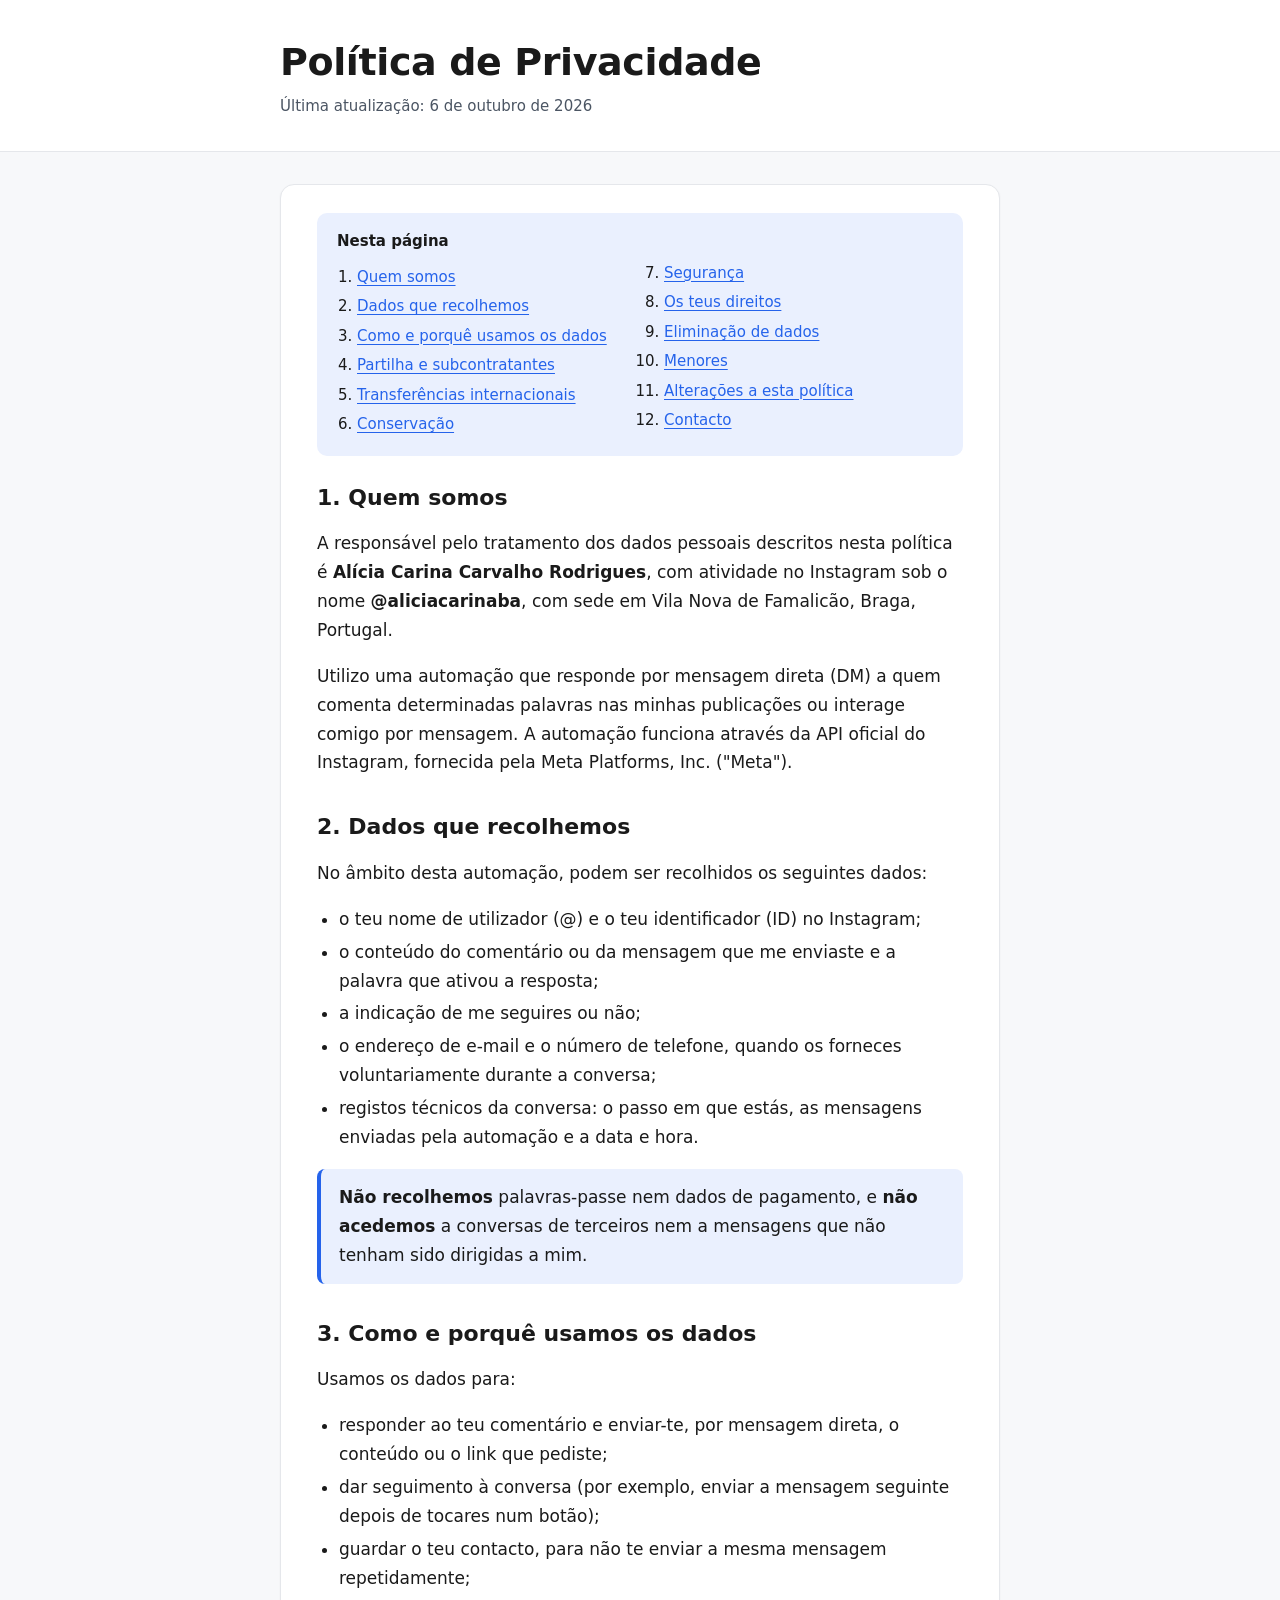
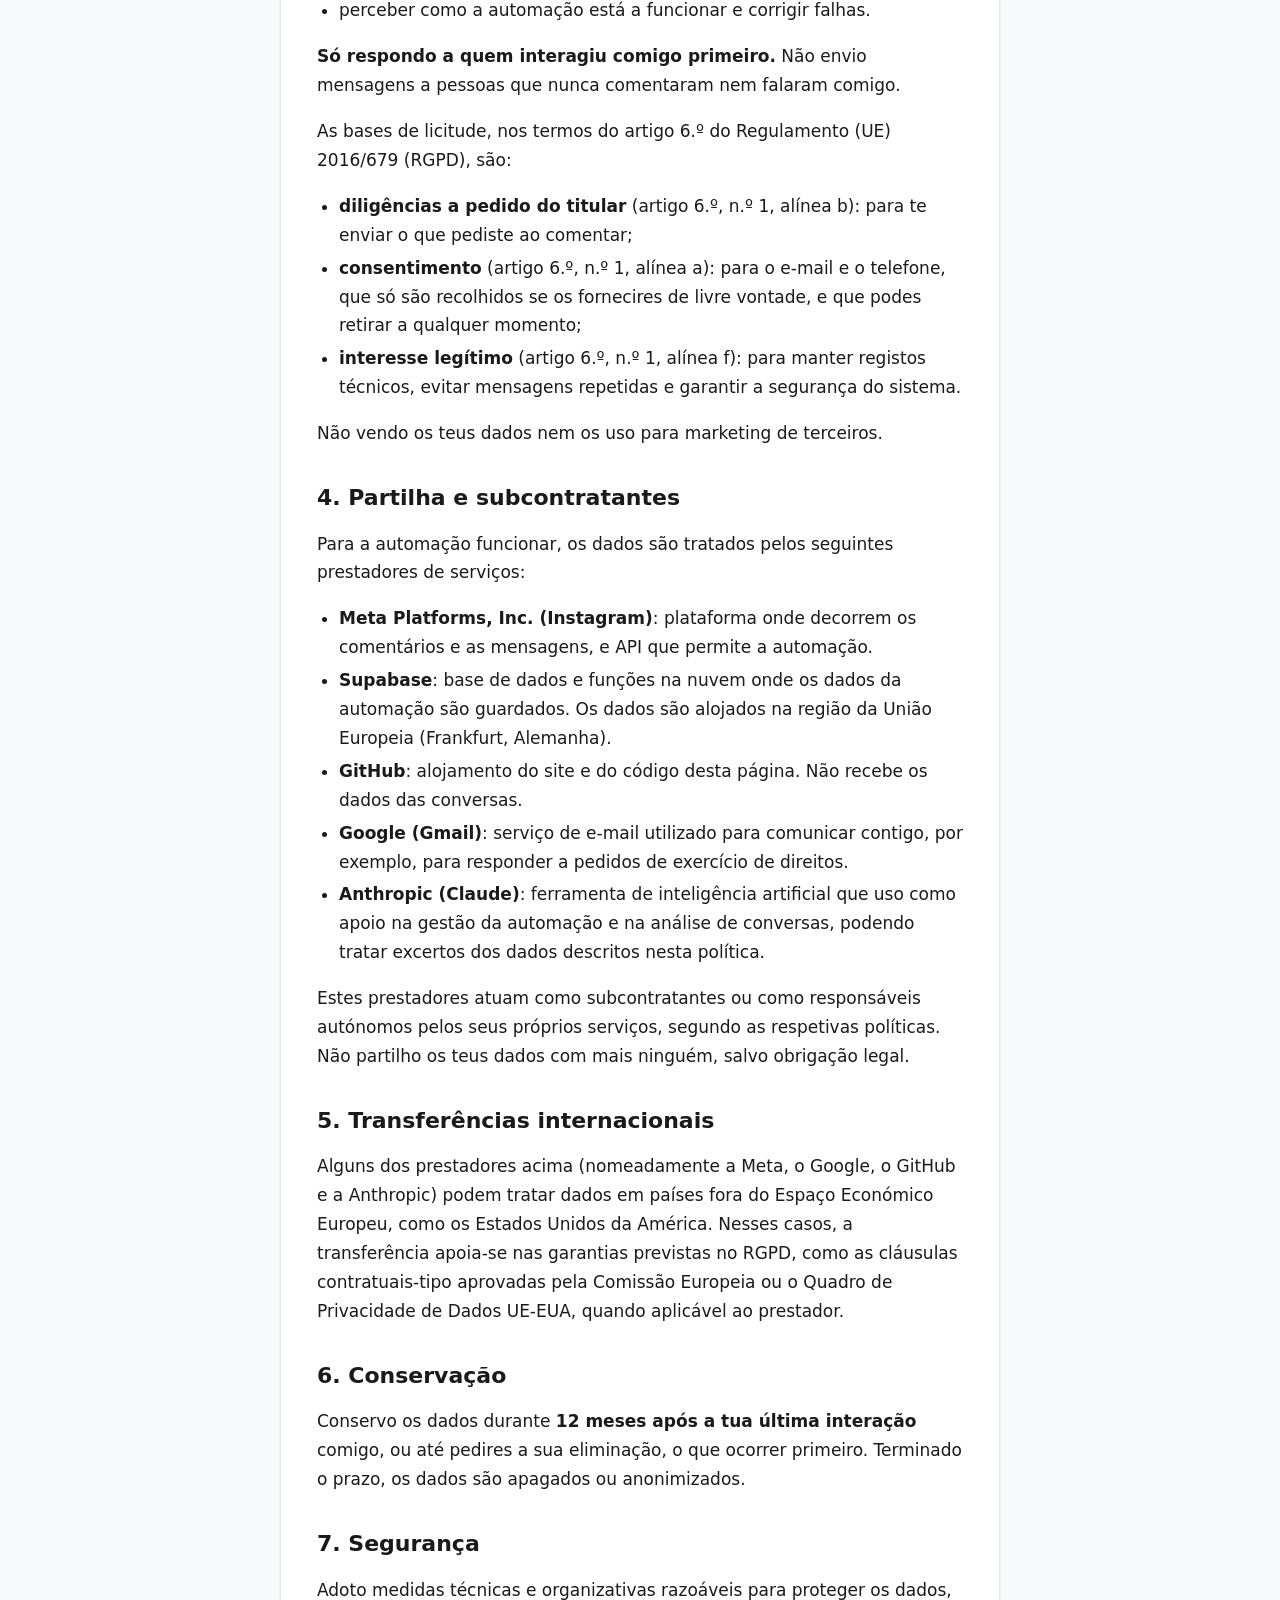
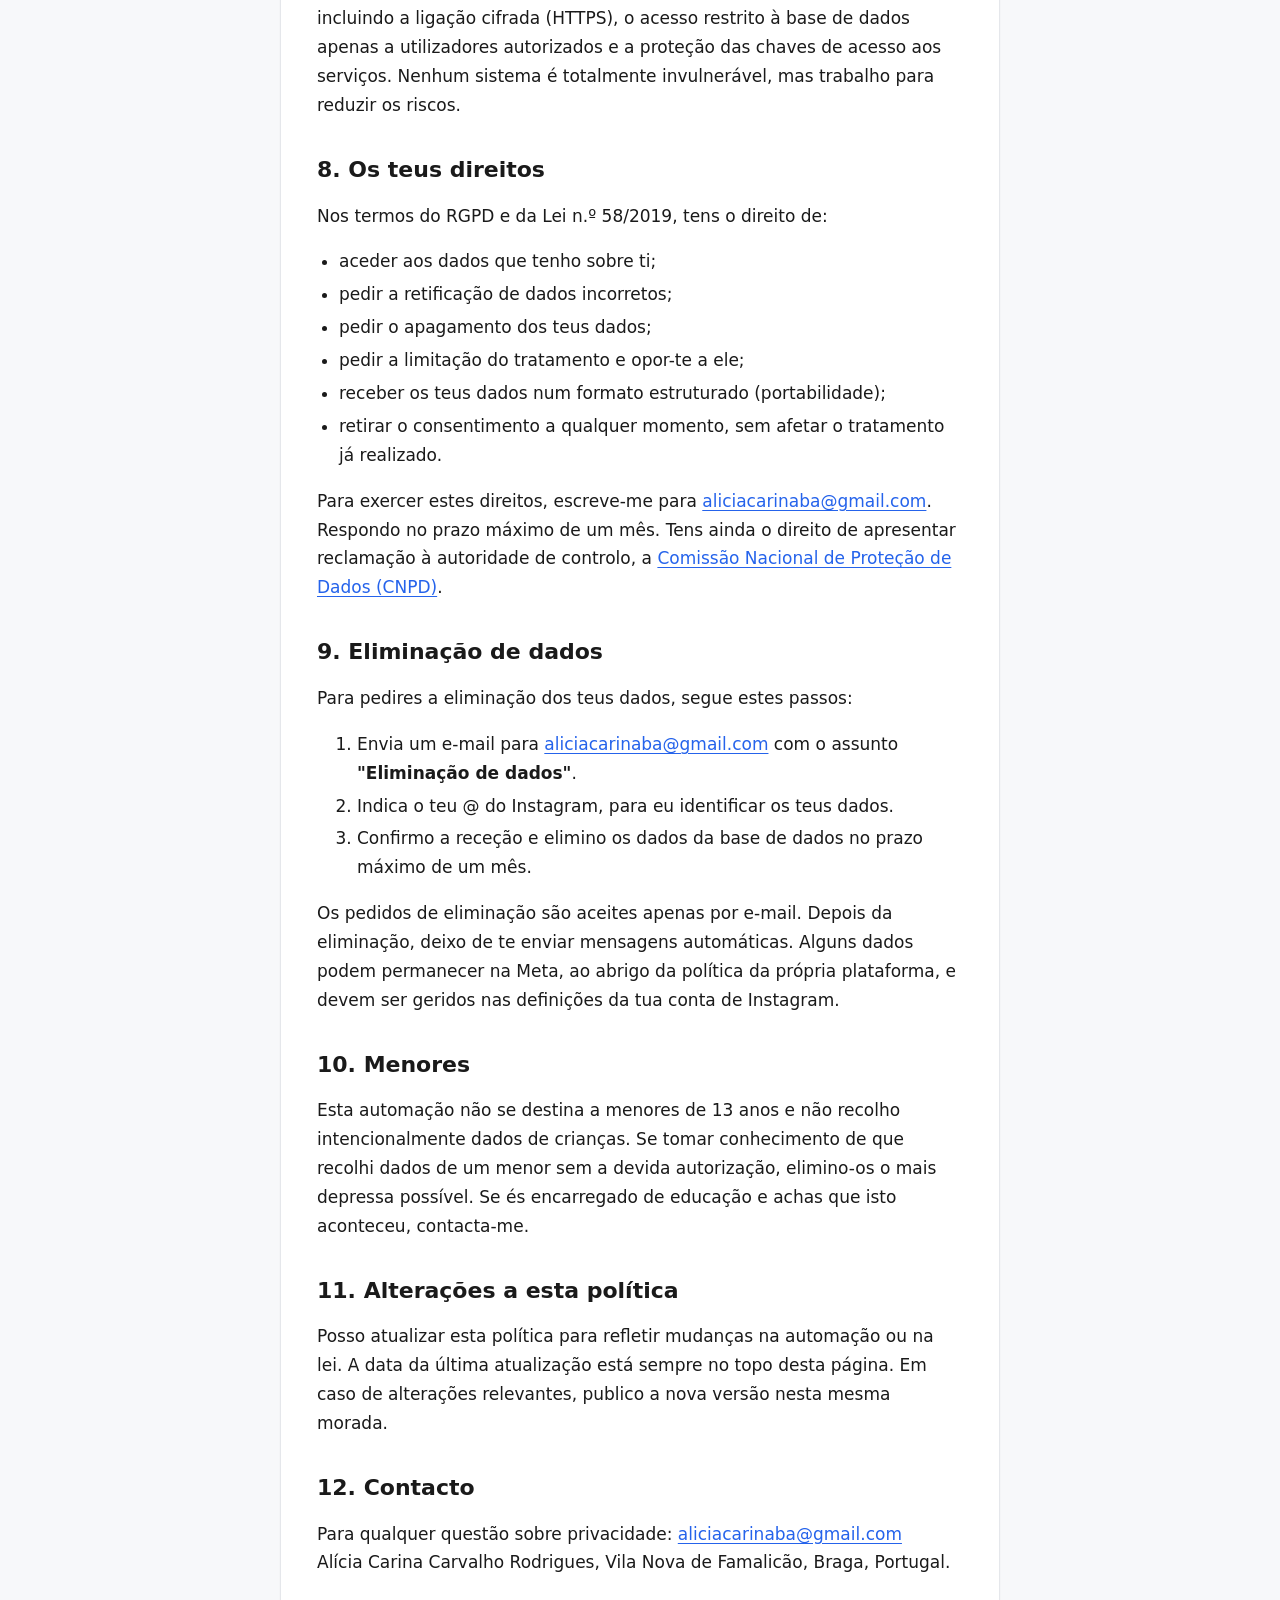
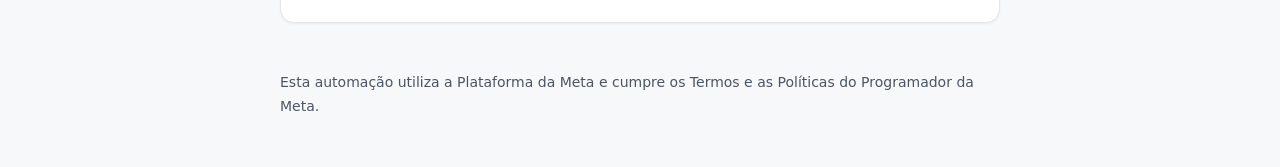
==== politica-de-privacidade/index.html @ d5bc8a21 "Adiciona Política de Privacidade (RGPD) e ligação no login Co-Authored-By: Claude Sonnet 5.5 <norepl" ====
<!doctype html>
<html lang="pt-PT">
<head>
  <meta charset="utf-8">
  <meta name="viewport" content="width=device-width, initial-scale=1">
  <title>Política de Privacidade | Alícia Carina</title>
  <meta name="description" content="Política de Privacidade da automação de mensagens diretas e comentários do Instagram de @aliciacarinaba: que dados são recolhidos, porquê, durante quanto tempo e como exercer os teus direitos.">
  <meta name="robots" content="index, follow">
  <style>
    /* Mesmas variáveis do painel, para a página combinar com o resto do site */
    :root {
      --bg: #FFFFFF; --bg-app: #F7F8FA; --text: #1A1A1A; --text-2: #4B5563;
      --border: #E5E7EB; --accent: #2563EB; --accent-soft: #EAF0FE;
      --font: system-ui, -apple-system, "Segoe UI", Roboto, "Helvetica Neue", Arial, sans-serif;
    }
    * { box-sizing: border-box; }
    html { scroll-behavior: smooth; }
    body { margin: 0; font-family: var(--font); background: var(--bg-app); color: var(--text); line-height: 1.7; font-size: 17px; }
    .skip { position: absolute; left: -999px; top: 0; background: var(--accent); color: #fff; padding: 8px 14px; z-index: 10; }
    .skip:focus { left: 8px; top: 8px; }
    header { background: var(--bg); border-bottom: 1px solid var(--border); }
    .wrap { max-width: 760px; margin: 0 auto; padding: 0 20px; }
    header .wrap { padding-top: 40px; padding-bottom: 32px; }
    h1 { font-size: clamp(28px, 5vw, 38px); line-height: 1.2; margin: 0 0 8px; letter-spacing: -.01em; }
    .updated { color: var(--text-2); margin: 0; font-size: 15px; }
    main { padding: 32px 0 48px; }
    .card { background: var(--bg); border: 1px solid var(--border); border-radius: 14px; padding: 28px clamp(18px, 4vw, 36px); box-shadow: 0 1px 2px rgba(16,24,40,.06); }
    nav.toc { background: var(--accent-soft); border-radius: 10px; padding: 16px 20px; margin-bottom: 28px; font-size: 15px; }
    nav.toc strong { display: block; margin-bottom: 6px; }
    nav.toc ol { margin: 0; padding-left: 20px; columns: 2; column-gap: 28px; }
    nav.toc li { break-inside: avoid; }
    h2 { font-size: 22px; margin: 36px 0 8px; line-height: 1.3; scroll-margin-top: 16px; }
    h2:first-of-type { margin-top: 0; }
    p, li { color: var(--text); }
    ul { padding-left: 22px; }
    li { margin: 4px 0; }
    a { color: var(--accent); text-underline-offset: 3px; }
    a:focus-visible { outline: 3px solid var(--accent-soft); outline-offset: 2px; border-radius: 3px; }
    .highlight { background: var(--accent-soft); border-left: 4px solid var(--accent); padding: 14px 18px; border-radius: 8px; }
    footer { padding: 0 0 48px; color: var(--text-2); font-size: 14px; }
    @media (max-width: 600px) { nav.toc ol { columns: 1; } body { font-size: 16px; } }
  </style>
</head>
<body>
  <a class="skip" href="#conteudo">Saltar para o conteúdo</a>

  <header>
    <div class="wrap">
      <h1>Política de Privacidade</h1>
      <p class="updated">Última atualização: 6 de outubro de 2026</p>
    </div>
  </header>

  <main id="conteudo">
    <div class="wrap">
      <article class="card">

        <nav class="toc" aria-label="Índice">
          <strong>Nesta página</strong>
          <ol>
            <li><a href="#quem-somos">Quem somos</a></li>
            <li><a href="#dados-recolhidos">Dados que recolhemos</a></li>
            <li><a href="#como-usamos">Como e porquê usamos os dados</a></li>
            <li><a href="#partilha">Partilha e subcontratantes</a></li>
            <li><a href="#transferencias">Transferências internacionais</a></li>
            <li><a href="#conservacao">Conservação</a></li>
            <li><a href="#seguranca">Segurança</a></li>
            <li><a href="#direitos">Os teus direitos</a></li>
            <li><a href="#eliminacao-de-dados">Eliminação de dados</a></li>
            <li><a href="#menores">Menores</a></li>
            <li><a href="#alteracoes">Alterações a esta política</a></li>
            <li><a href="#contacto">Contacto</a></li>
          </ol>
        </nav>

        <h2 id="quem-somos">1. Quem somos</h2>
        <p>
          A responsável pelo tratamento dos dados pessoais descritos nesta política é
          <strong>Alícia Carina Carvalho Rodrigues</strong>, com atividade no Instagram sob o nome
          <strong>@aliciacarinaba</strong>, com sede em Vila Nova de Famalicão, Braga, Portugal.
        </p>
        <p>
          Utilizo uma automação que responde por mensagem direta (DM) a quem comenta determinadas
          palavras nas minhas publicações ou interage comigo por mensagem. A automação funciona através da
          API oficial do Instagram, fornecida pela Meta Platforms, Inc. ("Meta").
        </p>

        <h2 id="dados-recolhidos">2. Dados que recolhemos</h2>
        <p>No âmbito desta automação, podem ser recolhidos os seguintes dados:</p>
        <ul>
          <li>o teu nome de utilizador (@) e o teu identificador (ID) no Instagram;</li>
          <li>o conteúdo do comentário ou da mensagem que me enviaste e a palavra que ativou a resposta;</li>
          <li>a indicação de me seguires ou não;</li>
          <li>o endereço de e-mail e o número de telefone, quando os forneces voluntariamente durante a conversa;</li>
          <li>registos técnicos da conversa: o passo em que estás, as mensagens enviadas pela automação e a data e hora.</li>
        </ul>
        <p class="highlight">
          <strong>Não recolhemos</strong> palavras-passe nem dados de pagamento, e <strong>não acedemos</strong> a
          conversas de terceiros nem a mensagens que não tenham sido dirigidas a mim.
        </p>

        <h2 id="como-usamos">3. Como e porquê usamos os dados</h2>
        <p>Usamos os dados para:</p>
        <ul>
          <li>responder ao teu comentário e enviar-te, por mensagem direta, o conteúdo ou o link que pediste;</li>
          <li>dar seguimento à conversa (por exemplo, enviar a mensagem seguinte depois de tocares num botão);</li>
          <li>guardar o teu contacto, para não te enviar a mesma mensagem repetidamente;</li>
          <li>perceber como a automação está a funcionar e corrigir falhas.</li>
        </ul>
        <p>
          <strong>Só respondo a quem interagiu comigo primeiro.</strong> Não envio mensagens a pessoas que
          nunca comentaram nem falaram comigo.
        </p>
        <p>As bases de licitude, nos termos do artigo 6.º do Regulamento (UE) 2016/679 (RGPD), são:</p>
        <ul>
          <li><strong>diligências a pedido do titular</strong> (artigo 6.º, n.º 1, alínea b): para te enviar o que pediste ao comentar;</li>
          <li><strong>consentimento</strong> (artigo 6.º, n.º 1, alínea a): para o e-mail e o telefone, que só são recolhidos se os fornecires de livre vontade, e que podes retirar a qualquer momento;</li>
          <li><strong>interesse legítimo</strong> (artigo 6.º, n.º 1, alínea f): para manter registos técnicos, evitar mensagens repetidas e garantir a segurança do sistema.</li>
        </ul>
        <p>Não vendo os teus dados nem os uso para marketing de terceiros.</p>

        <h2 id="partilha">4. Partilha e subcontratantes</h2>
        <p>Para a automação funcionar, os dados são tratados pelos seguintes prestadores de serviços:</p>
        <ul>
          <li><strong>Meta Platforms, Inc. (Instagram)</strong>: plataforma onde decorrem os comentários e as mensagens, e API que permite a automação.</li>
          <li><strong>Supabase</strong>: base de dados e funções na nuvem onde os dados da automação são guardados. Os dados são alojados na região da União Europeia (Frankfurt, Alemanha).</li>
          <li><strong>GitHub</strong>: alojamento do site e do código desta página. Não recebe os dados das conversas.</li>
          <li><strong>Google (Gmail)</strong>: serviço de e-mail utilizado para comunicar contigo, por exemplo, para responder a pedidos de exercício de direitos.</li>
          <li><strong>Anthropic (Claude)</strong>: ferramenta de inteligência artificial que uso como apoio na gestão da automação e na análise de conversas, podendo tratar excertos dos dados descritos nesta política.</li>
        </ul>
        <p>
          Estes prestadores atuam como subcontratantes ou como responsáveis autónomos pelos seus próprios
          serviços, segundo as respetivas políticas. Não partilho os teus dados com mais ninguém, salvo
          obrigação legal.
        </p>

        <h2 id="transferencias">5. Transferências internacionais</h2>
        <p>
          Alguns dos prestadores acima (nomeadamente a Meta, o Google, o GitHub e a Anthropic) podem tratar dados
          em países fora do Espaço Económico Europeu, como os Estados Unidos da América. Nesses casos, a
          transferência apoia-se nas garantias previstas no RGPD, como as cláusulas contratuais-tipo aprovadas
          pela Comissão Europeia ou o Quadro de Privacidade de Dados UE-EUA, quando aplicável ao prestador.
        </p>

        <h2 id="conservacao">6. Conservação</h2>
        <p>
          Conservo os dados durante <strong>12 meses após a tua última interação</strong> comigo, ou até
          pedires a sua eliminação, o que ocorrer primeiro. Terminado o prazo, os dados são apagados ou
          anonimizados.
        </p>

        <h2 id="seguranca">7. Segurança</h2>
        <p>
          Adoto medidas técnicas e organizativas razoáveis para proteger os dados, incluindo a ligação cifrada
          (HTTPS), o acesso restrito à base de dados apenas a utilizadores autorizados e a proteção das chaves de
          acesso aos serviços. Nenhum sistema é totalmente invulnerável, mas trabalho para reduzir os riscos.
        </p>

        <h2 id="direitos">8. Os teus direitos</h2>
        <p>Nos termos do RGPD e da Lei n.º 58/2019, tens o direito de:</p>
        <ul>
          <li>aceder aos dados que tenho sobre ti;</li>
          <li>pedir a retificação de dados incorretos;</li>
          <li>pedir o apagamento dos teus dados;</li>
          <li>pedir a limitação do tratamento e opor-te a ele;</li>
          <li>receber os teus dados num formato estruturado (portabilidade);</li>
          <li>retirar o consentimento a qualquer momento, sem afetar o tratamento já realizado.</li>
        </ul>
        <p>
          Para exercer estes direitos, escreve-me para
          <a href="mailto:aliciacarinaba@gmail.com">aliciacarinaba@gmail.com</a>. Respondo no prazo máximo de um
          mês. Tens ainda o direito de apresentar reclamação à autoridade de controlo, a
          <a href="https://www.cnpd.pt" target="_blank" rel="noopener">Comissão Nacional de Proteção de Dados (CNPD)</a>.
        </p>

        <h2 id="eliminacao-de-dados">9. Eliminação de dados</h2>
        <p>Para pedires a eliminação dos teus dados, segue estes passos:</p>
        <ol>
          <li>Envia um e-mail para <a href="mailto:aliciacarinaba@gmail.com?subject=Elimina%C3%A7%C3%A3o%20de%20dados">aliciacarinaba@gmail.com</a> com o assunto <strong>"Eliminação de dados"</strong>.</li>
          <li>Indica o teu @ do Instagram, para eu identificar os teus dados.</li>
          <li>Confirmo a receção e elimino os dados da base de dados no prazo máximo de um mês.</li>
        </ol>
        <p>
          Os pedidos de eliminação são aceites apenas por e-mail. Depois da eliminação, deixo de te enviar
          mensagens automáticas. Alguns dados podem permanecer na Meta, ao abrigo da política da própria
          plataforma, e devem ser geridos nas definições da tua conta de Instagram.
        </p>

        <h2 id="menores">10. Menores</h2>
        <p>
          Esta automação não se destina a menores de 13 anos e não recolho intencionalmente dados de crianças.
          Se tomar conhecimento de que recolhi dados de um menor sem a devida autorização, elimino-os o mais
          depressa possível. Se és encarregado de educação e achas que isto aconteceu, contacta-me.
        </p>

        <h2 id="alteracoes">11. Alterações a esta política</h2>
        <p>
          Posso atualizar esta política para refletir mudanças na automação ou na lei. A data da última
          atualização está sempre no topo desta página. Em caso de alterações relevantes, publico a nova
          versão nesta mesma morada.
        </p>

        <h2 id="contacto">12. Contacto</h2>
        <p>
          Para qualquer questão sobre privacidade:
          <a href="mailto:aliciacarinaba@gmail.com">aliciacarinaba@gmail.com</a><br>
          Alícia Carina Carvalho Rodrigues, Vila Nova de Famalicão, Braga, Portugal.
        </p>
      </article>
    </div>
  </main>

  <footer>
    <div class="wrap">
      Esta automação utiliza a Plataforma da Meta e cumpre os Termos e as Políticas do Programador da Meta.
    </div>
  </footer>
</body>
</html>
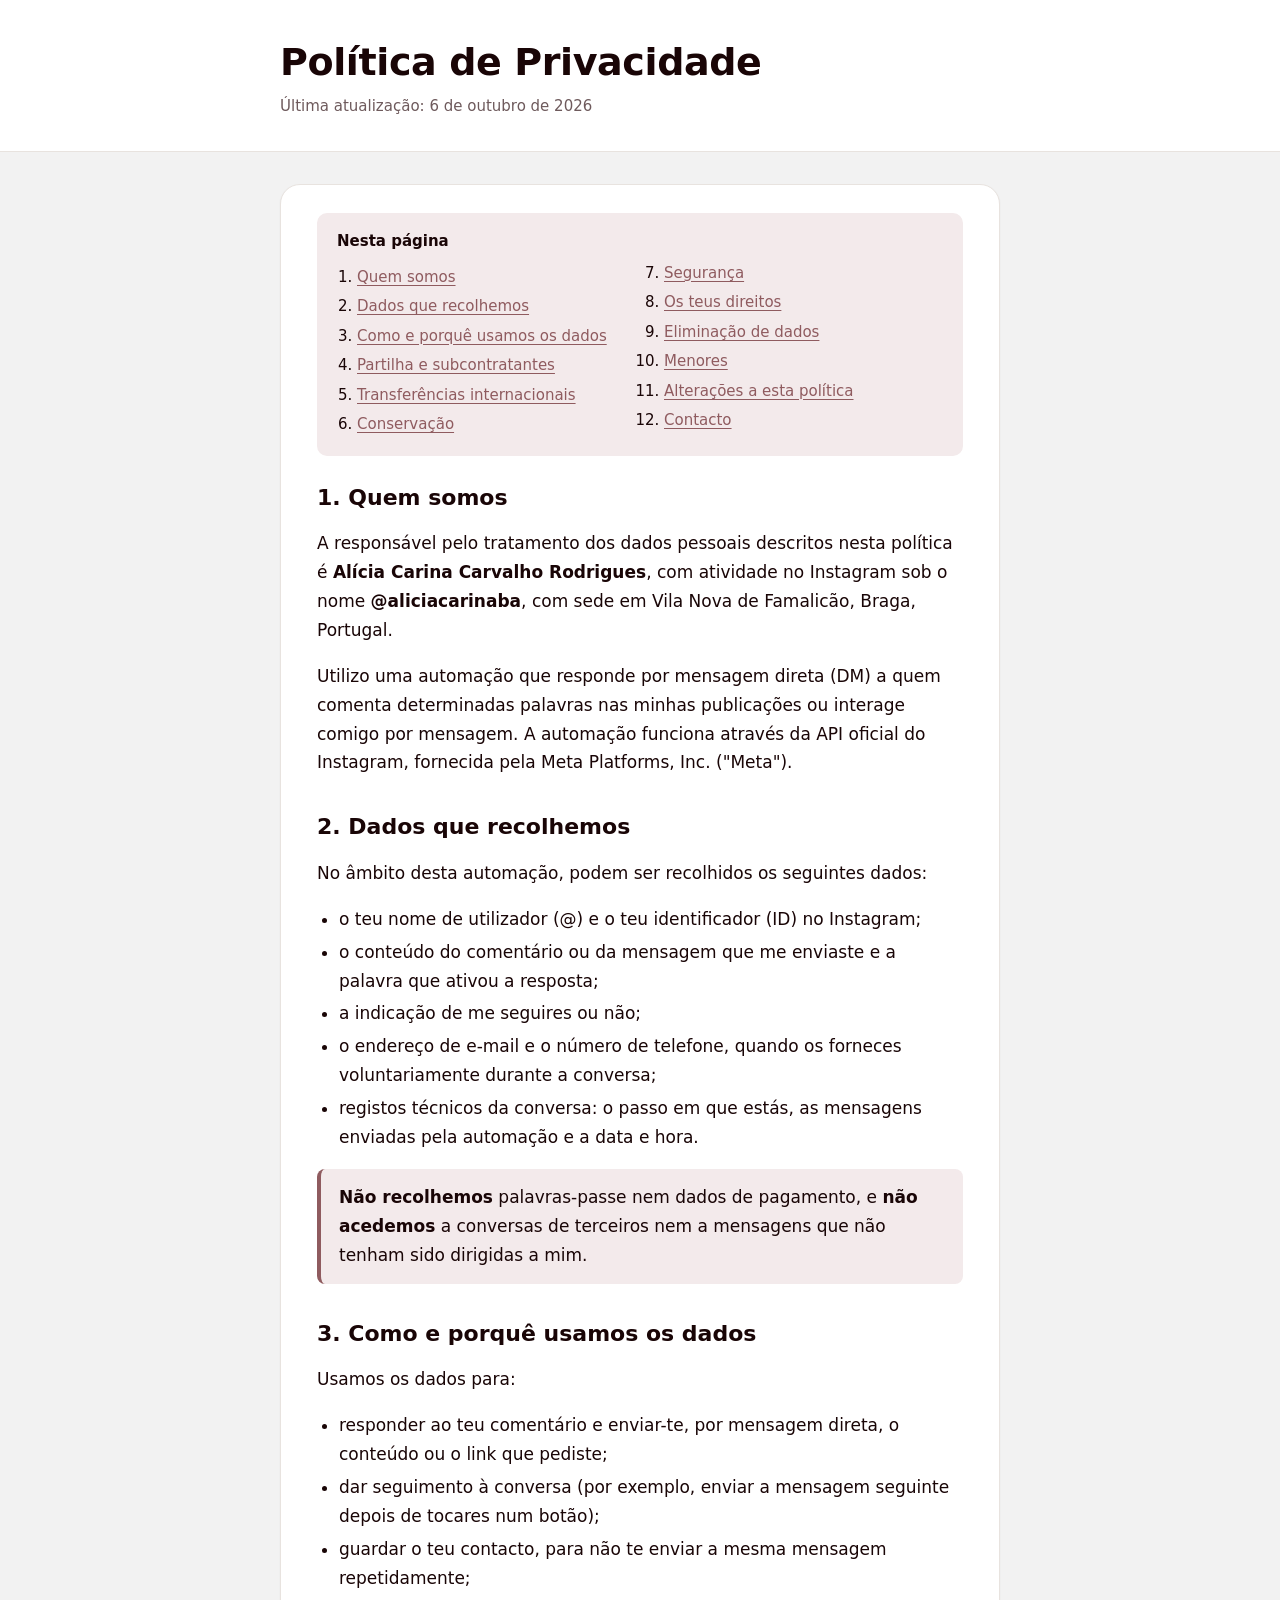
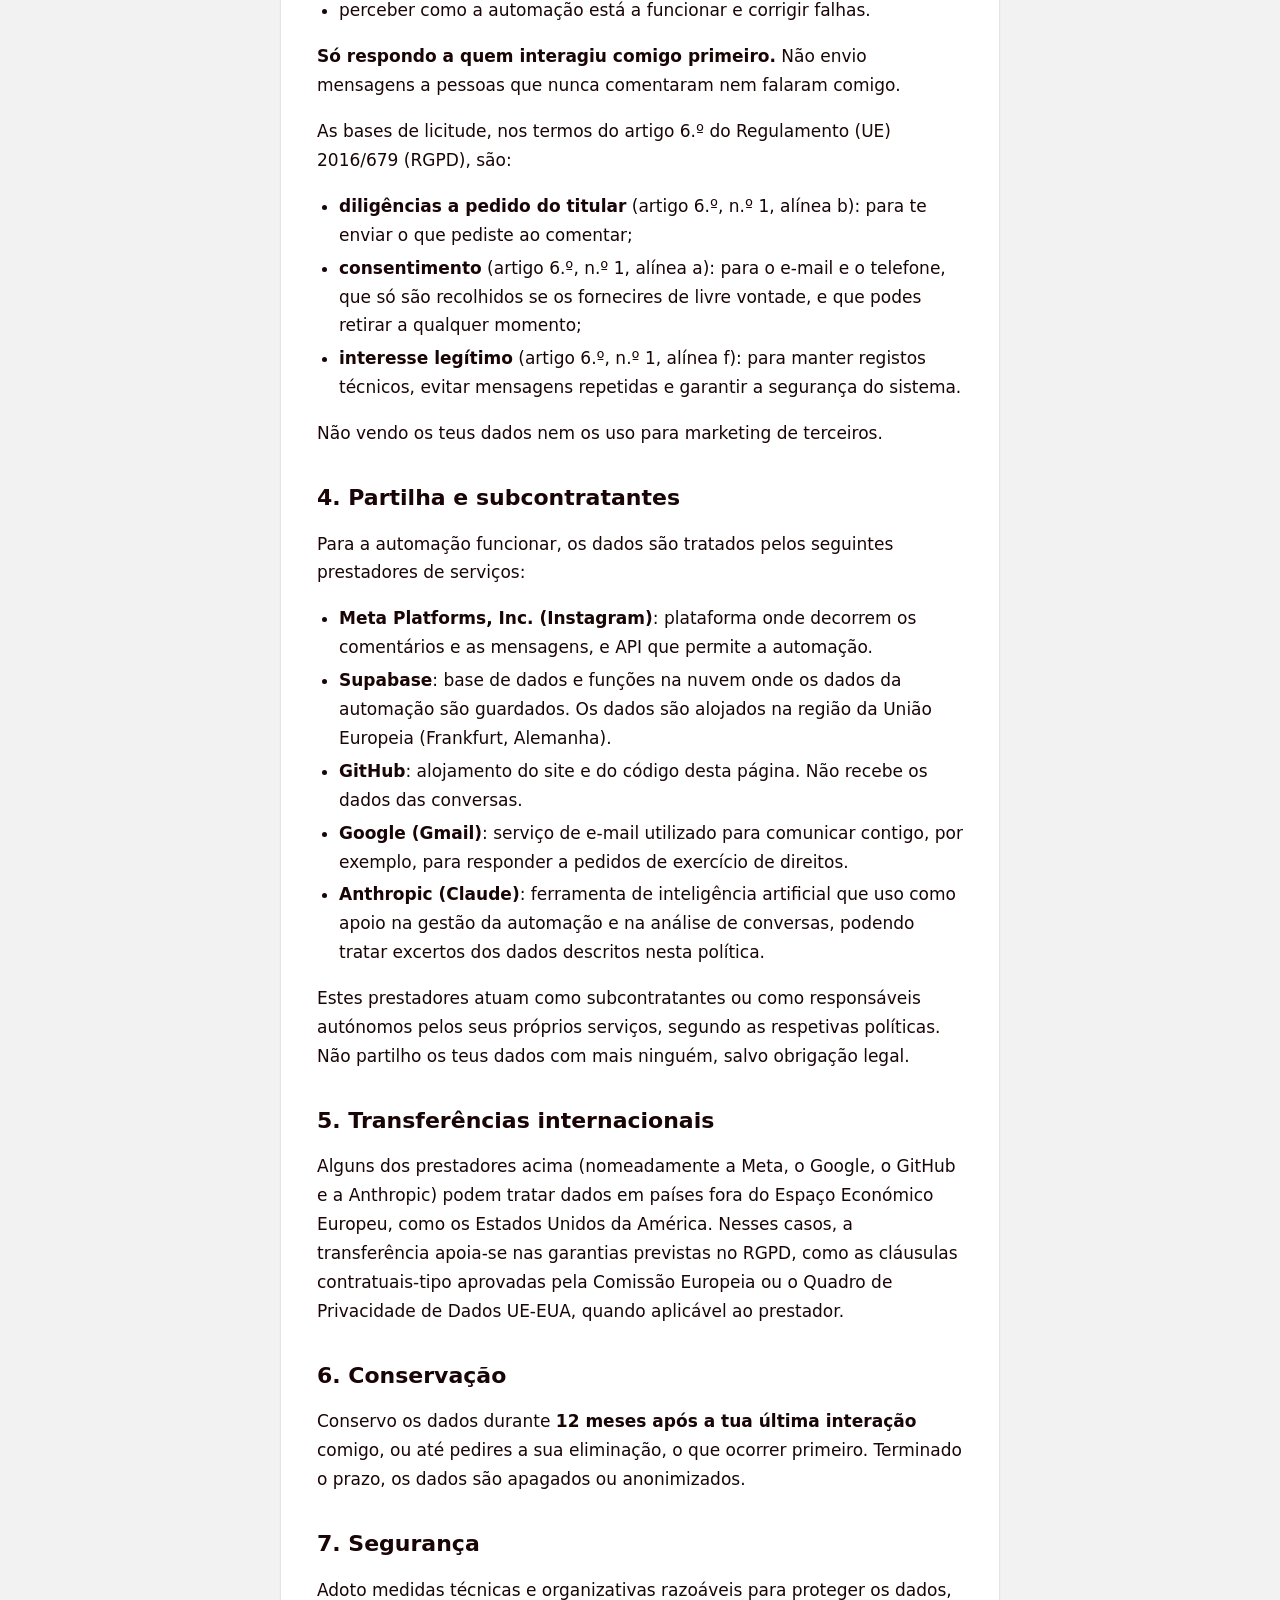
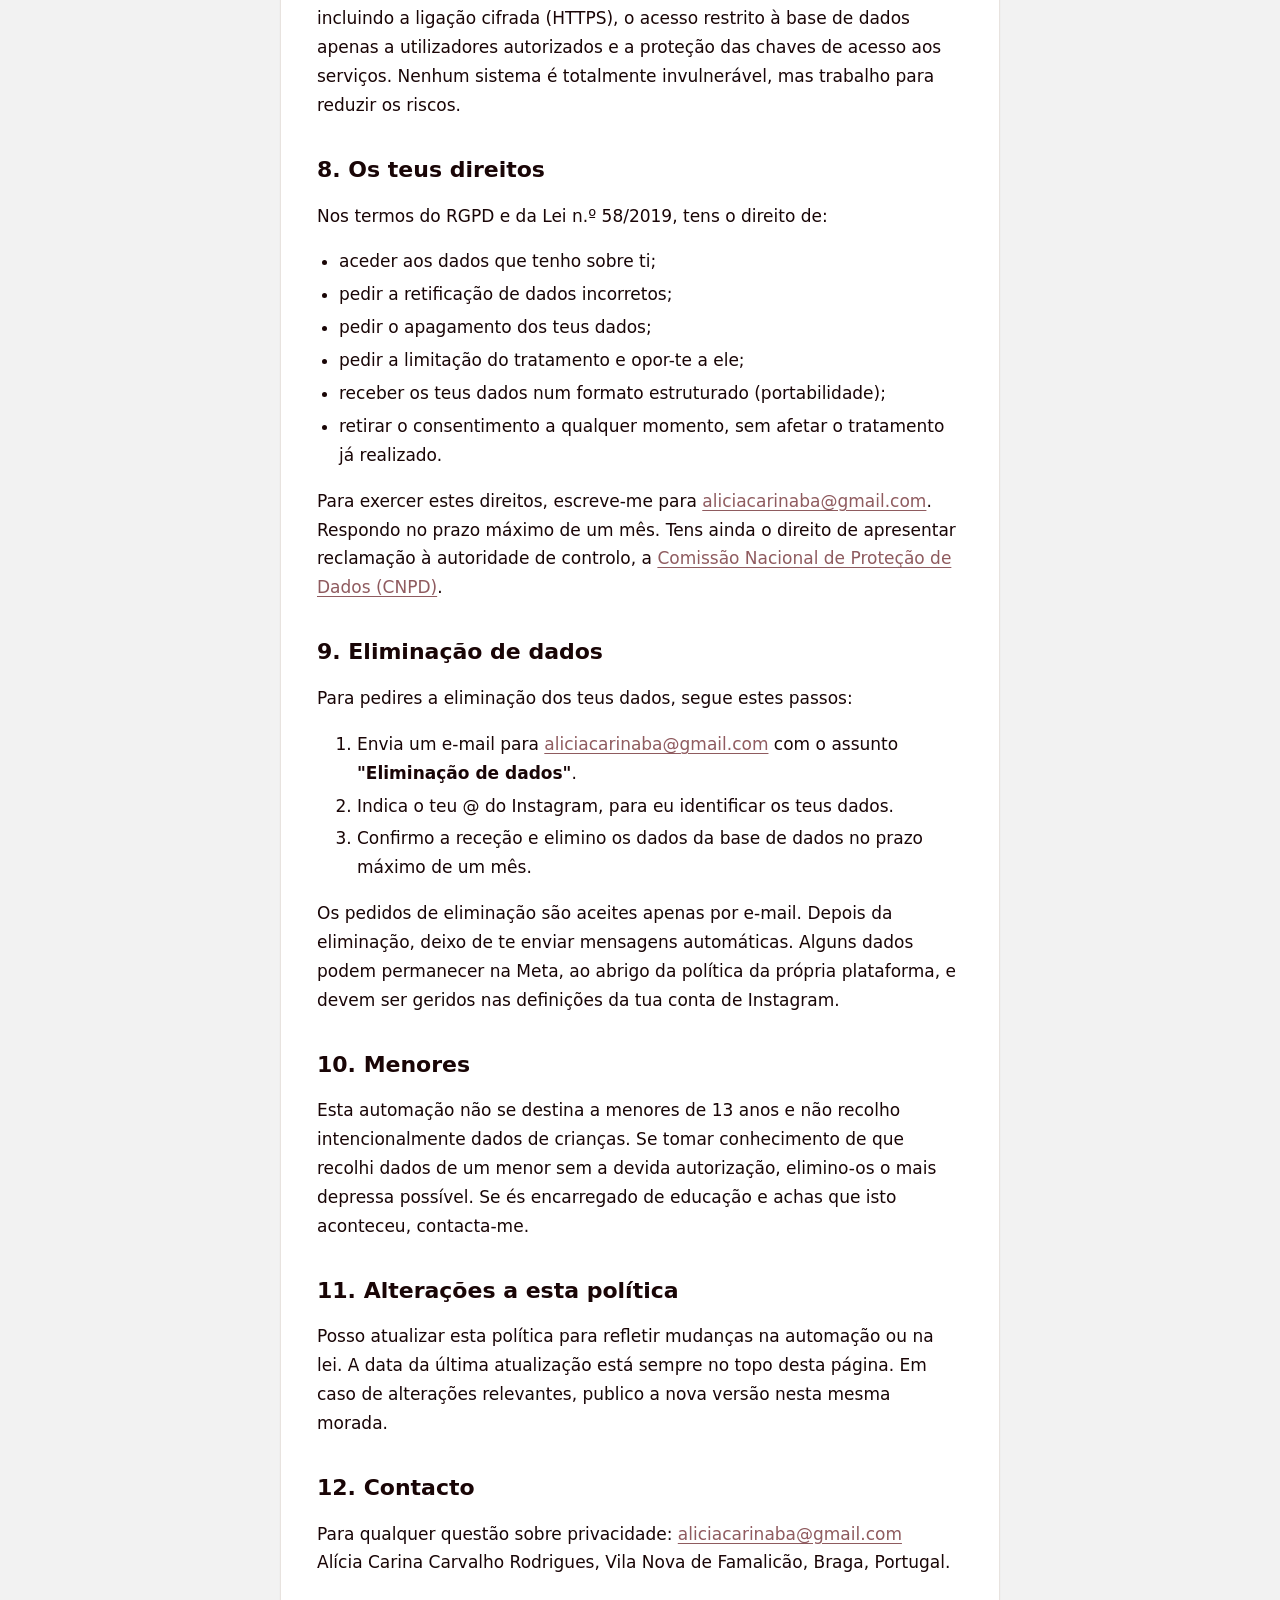
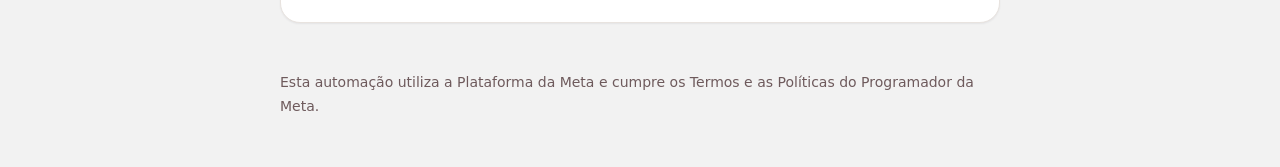
==== commit 88c521a1: "Nova estética: paleta Coolors (#8F5B5F), menu com ícones, separadores em pílula, gráficos Co-Authore" ====
--- a/politica-de-privacidade/index.html
+++ b/politica-de-privacidade/index.html
@@ -9,8 +9,8 @@
   <style>
     /* Mesmas variáveis do painel, para a página combinar com o resto do site */
     :root {
-      --bg: #FFFFFF; --bg-app: #F7F8FA; --text: #1A1A1A; --text-2: #4B5563;
-      --border: #E5E7EB; --accent: #2563EB; --accent-soft: #EAF0FE;
+      --bg: #FFFFFF; --bg-app: #F2F2F2; --text: #190506; --text-2: #6E5A5C;
+      --border: #E8E3DF; --accent: #8F5B5F; --accent-soft: #F3EAEB;
       --font: system-ui, -apple-system, "Segoe UI", Roboto, "Helvetica Neue", Arial, sans-serif;
     }
     * { box-sizing: border-box; }
@@ -24,7 +24,7 @@
     h1 { font-size: clamp(28px, 5vw, 38px); line-height: 1.2; margin: 0 0 8px; letter-spacing: -.01em; }
     .updated { color: var(--text-2); margin: 0; font-size: 15px; }
     main { padding: 32px 0 48px; }
-    .card { background: var(--bg); border: 1px solid var(--border); border-radius: 14px; padding: 28px clamp(18px, 4vw, 36px); box-shadow: 0 1px 2px rgba(16,24,40,.06); }
+    .card { background: var(--bg); border: 1px solid var(--border); border-radius: 20px; padding: 28px clamp(18px, 4vw, 36px); box-shadow: 0 1px 2px rgba(16,24,40,.06); }
     nav.toc { background: var(--accent-soft); border-radius: 10px; padding: 16px 20px; margin-bottom: 28px; font-size: 15px; }
     nav.toc strong { display: block; margin-bottom: 6px; }
     nav.toc ol { margin: 0; padding-left: 20px; columns: 2; column-gap: 28px; }
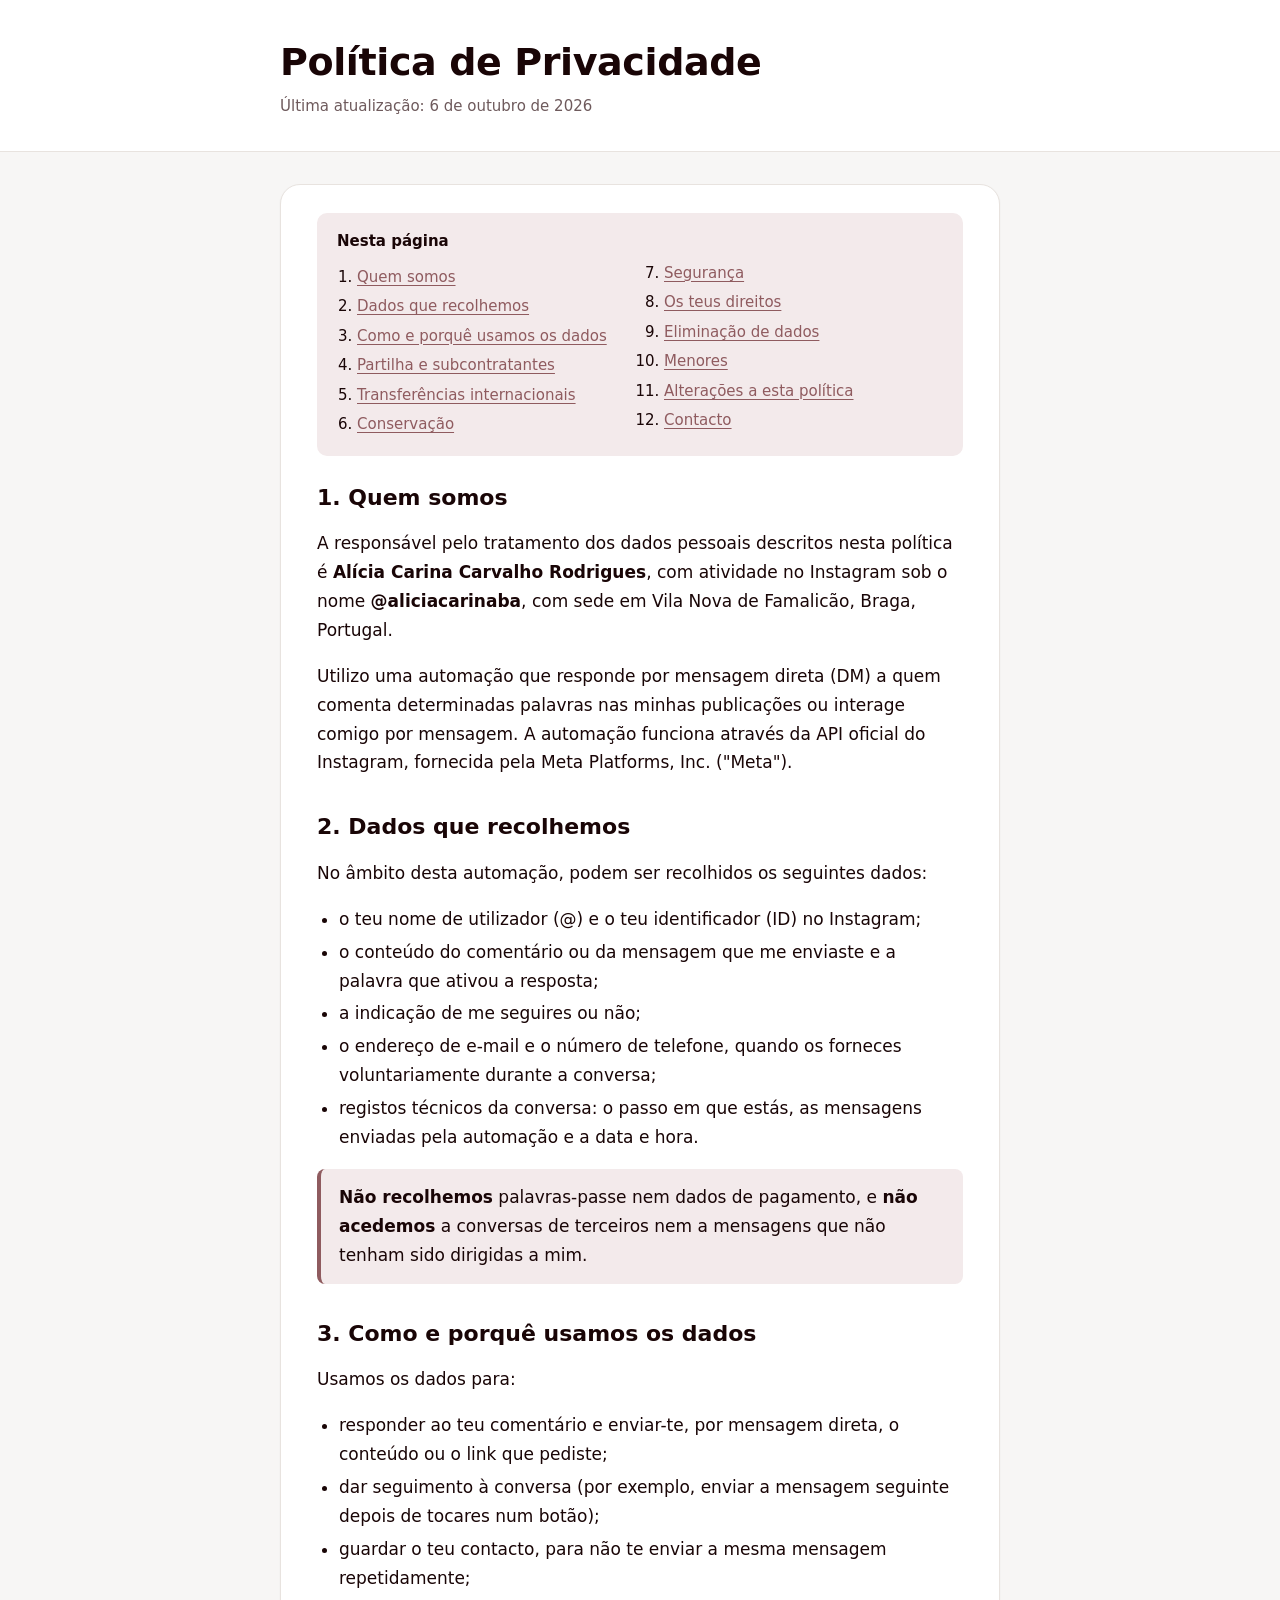
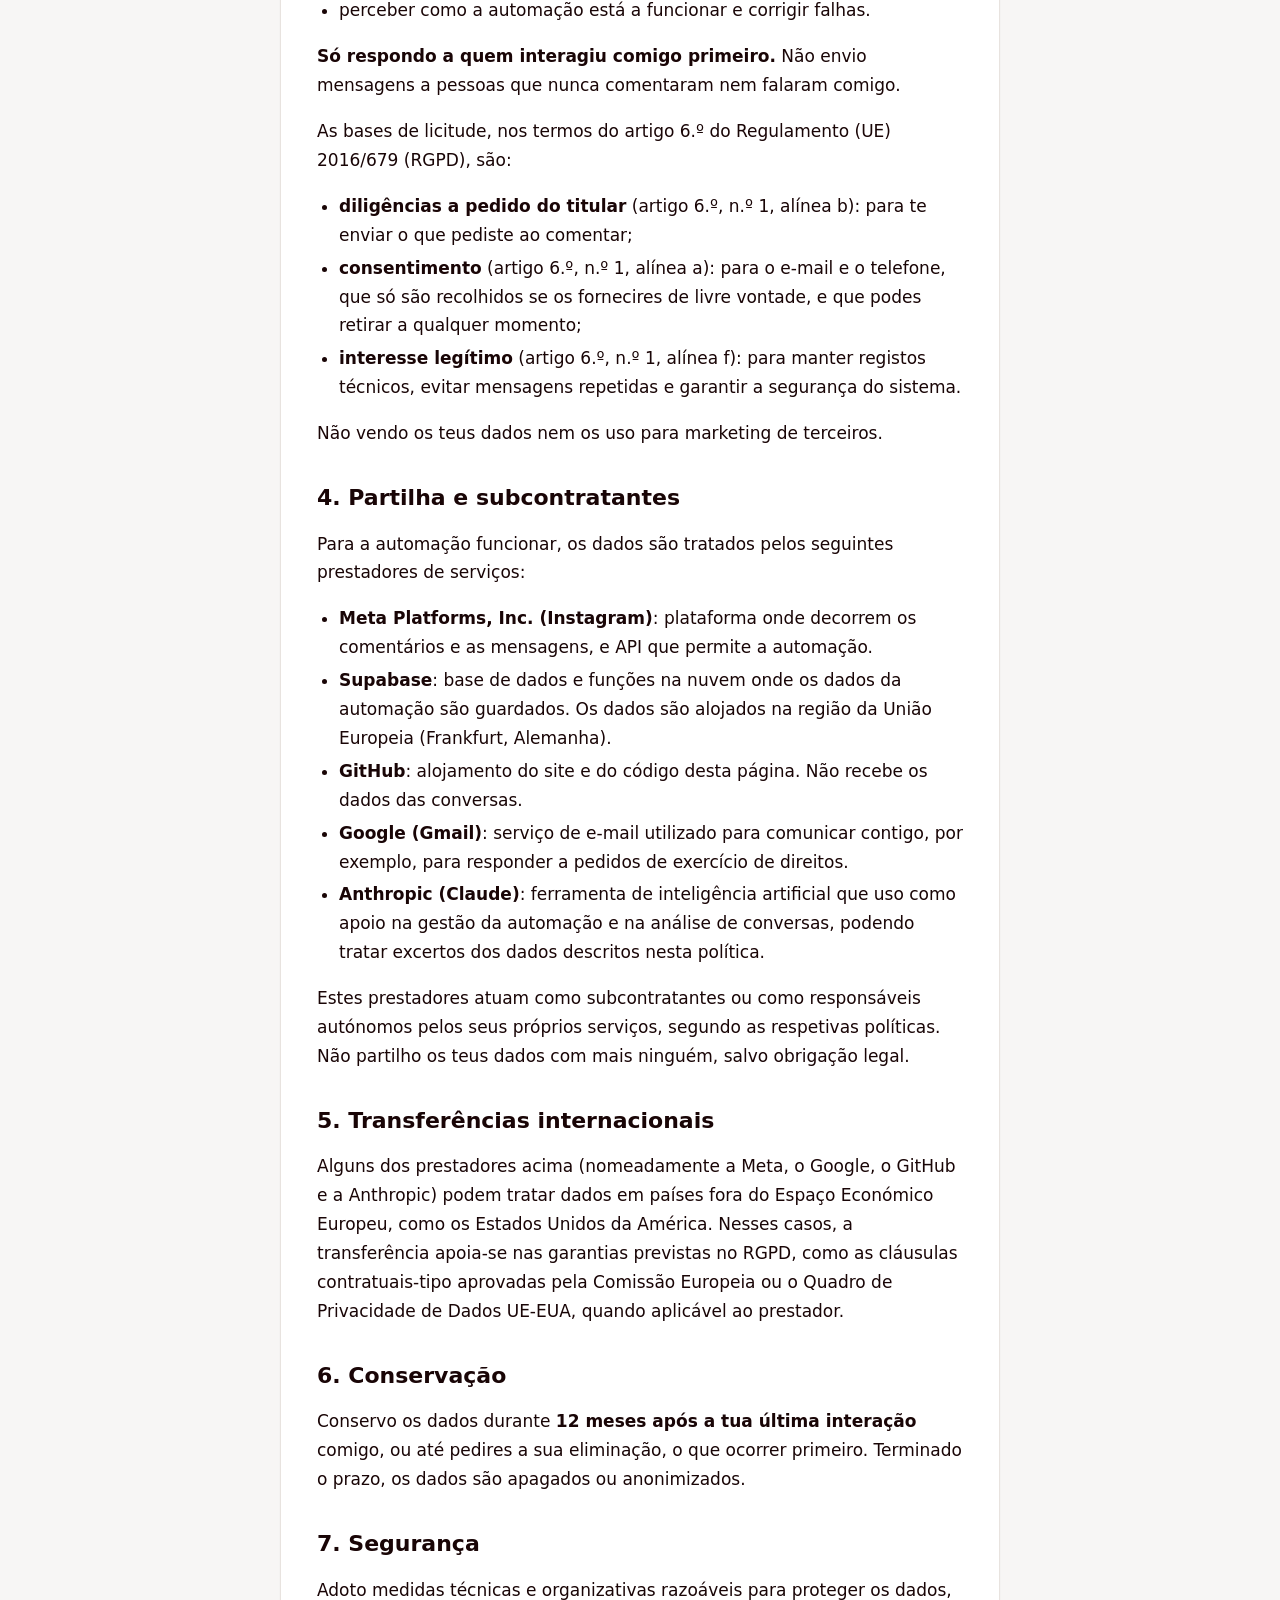
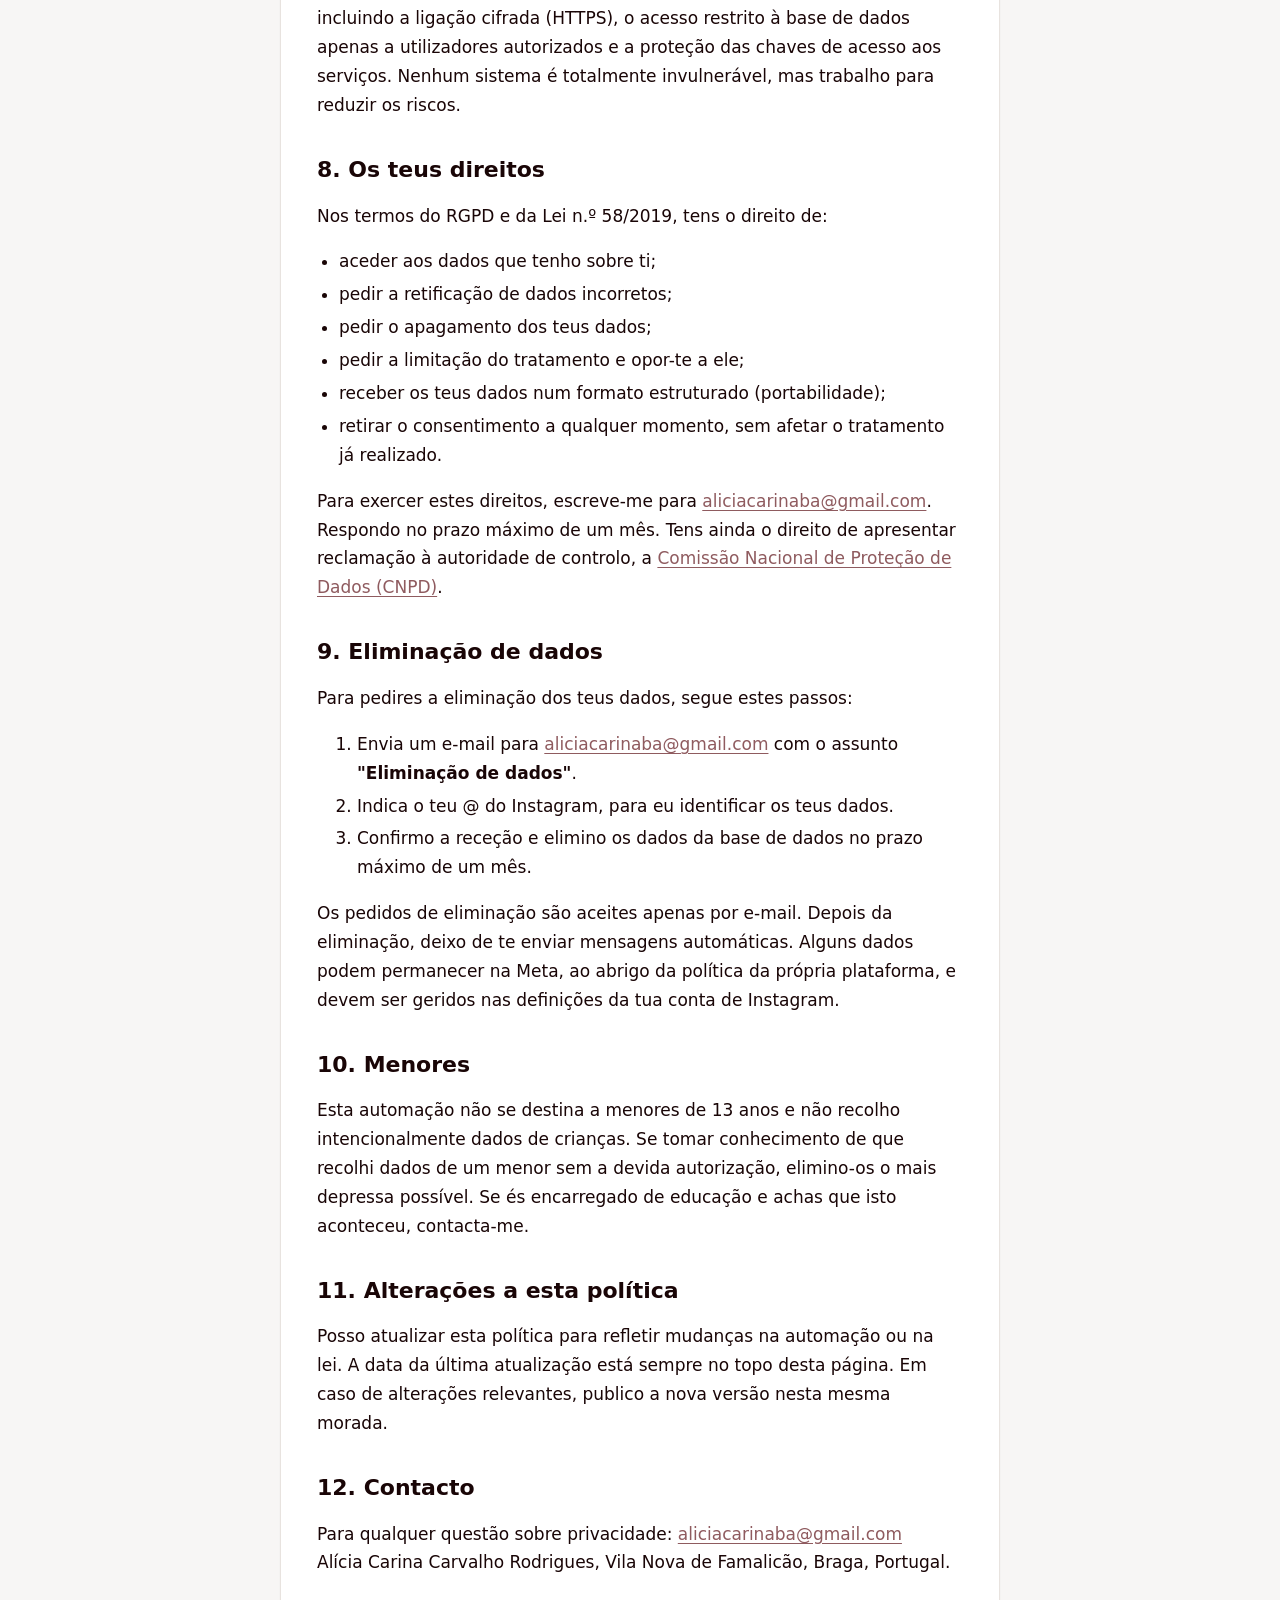
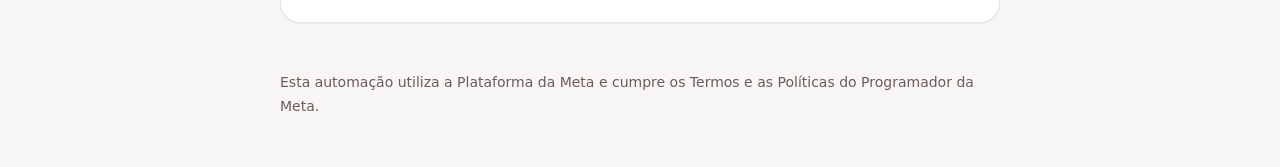
==== commit 105f03c8: "Fundo mais suave (#F7F6F5) Co-Authored-By: Claude Sonnet 5.5 <noreply@anthropic.com>" ====
--- a/politica-de-privacidade/index.html
+++ b/politica-de-privacidade/index.html
@@ -9,12 +9,12 @@
   <style>
     /* Mesmas variáveis do painel, para a página combinar com o resto do site */
     :root {
-      --bg: #FFFFFF; --bg-app: #F2F2F2; --text: #190506; --text-2: #6E5A5C;
+      --bg: #FFFFFF; --bg-app: #F7F6F5; --text: #190506; --text-2: #6E5A5C;
       --border: #E8E3DF; --accent: #8F5B5F; --accent-soft: #F3EAEB;
       --font: system-ui, -apple-system, "Segoe UI", Roboto, "Helvetica Neue", Arial, sans-serif;
     }
     * { box-sizing: border-box; }
-    html { scroll-behavior: smooth; }
+    html { scroll-behavior: smooth; background: var(--bg-app); color-scheme: light; }
     body { margin: 0; font-family: var(--font); background: var(--bg-app); color: var(--text); line-height: 1.7; font-size: 17px; }
     .skip { position: absolute; left: -999px; top: 0; background: var(--accent); color: #fff; padding: 8px 14px; z-index: 10; }
     .skip:focus { left: 8px; top: 8px; }
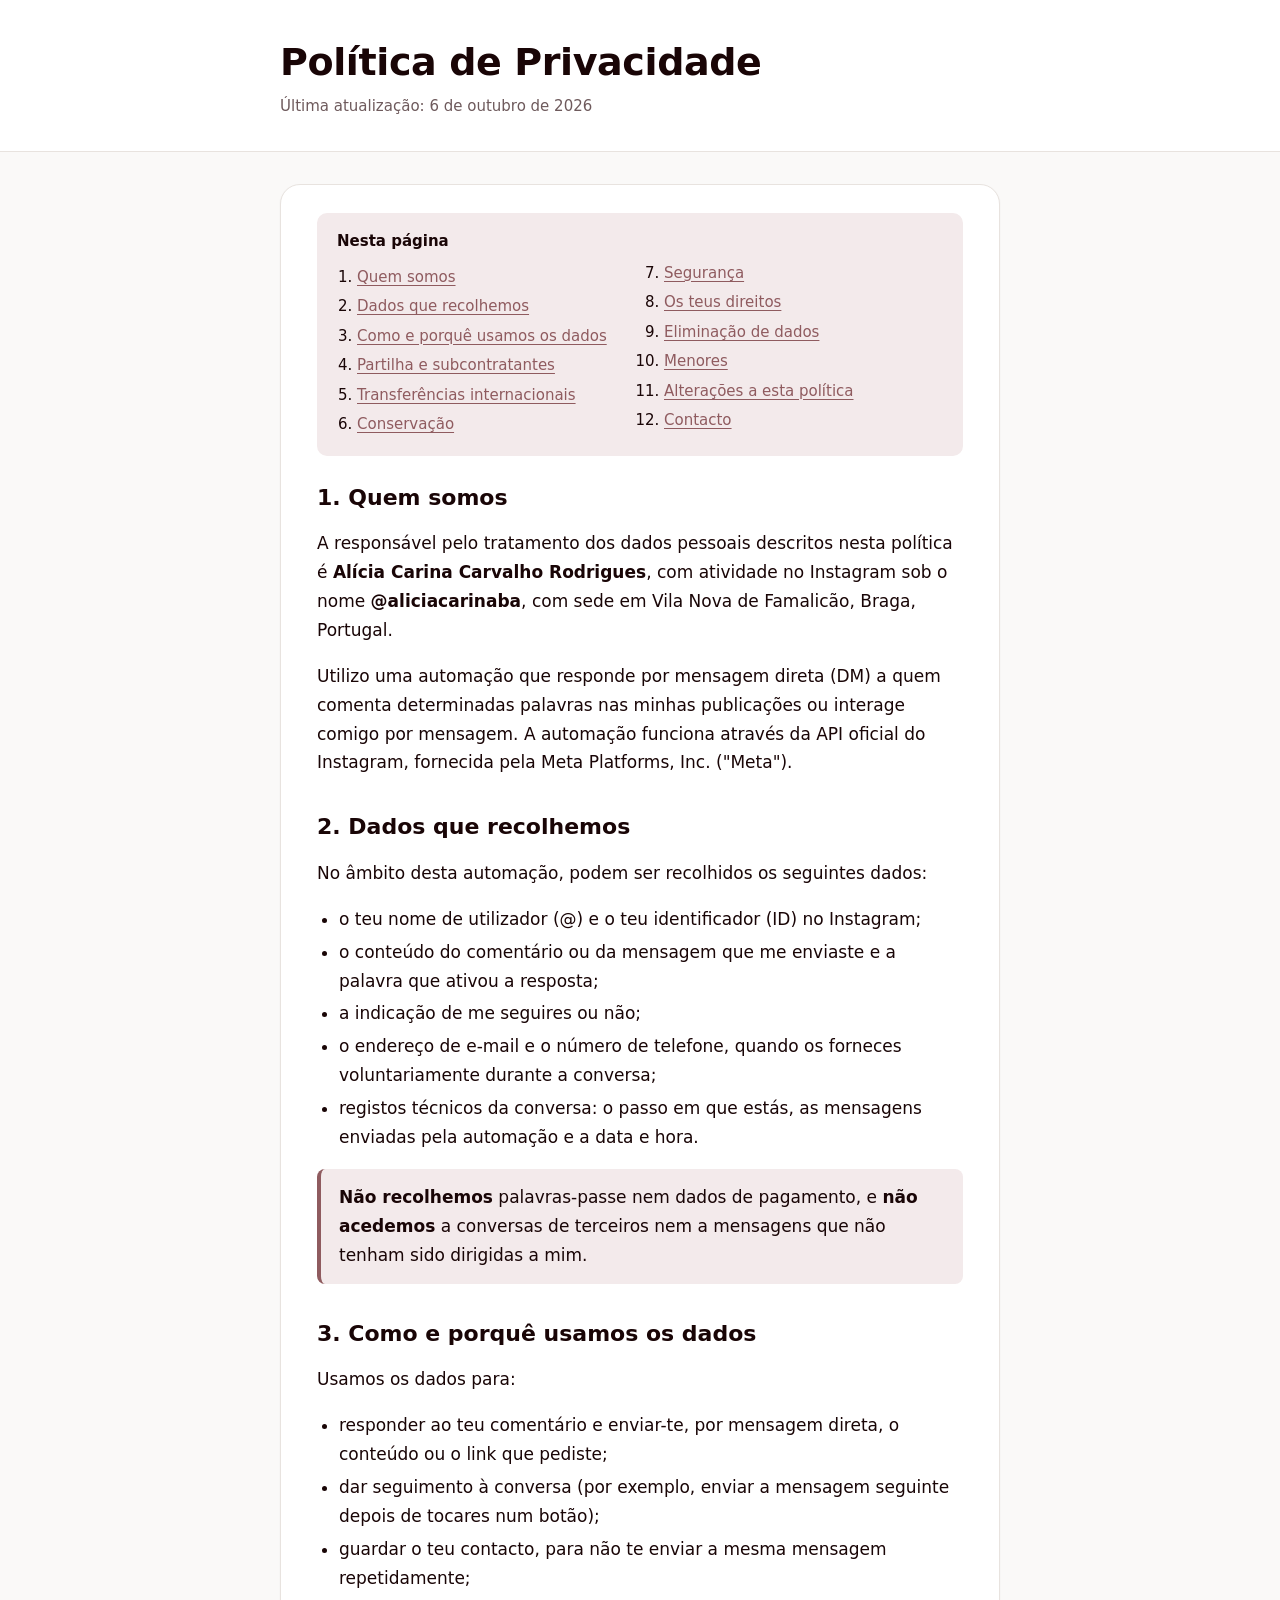
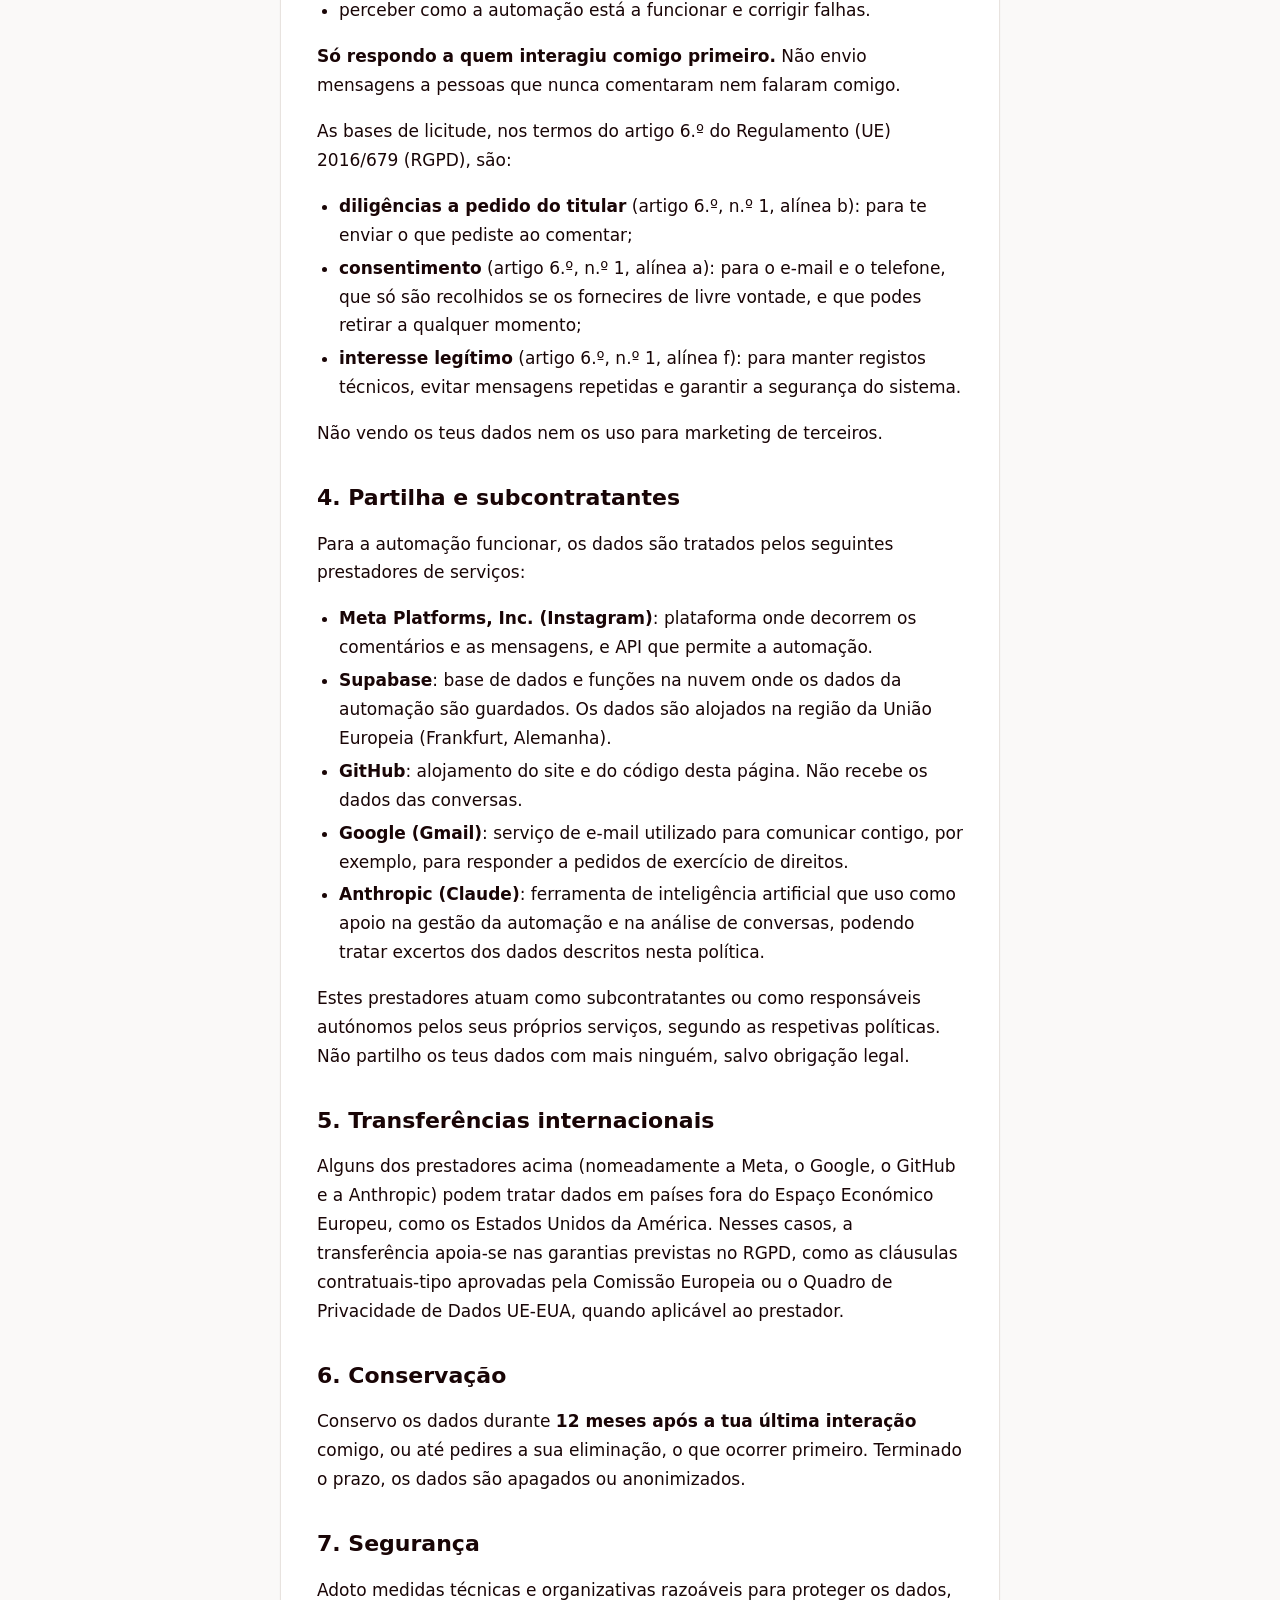
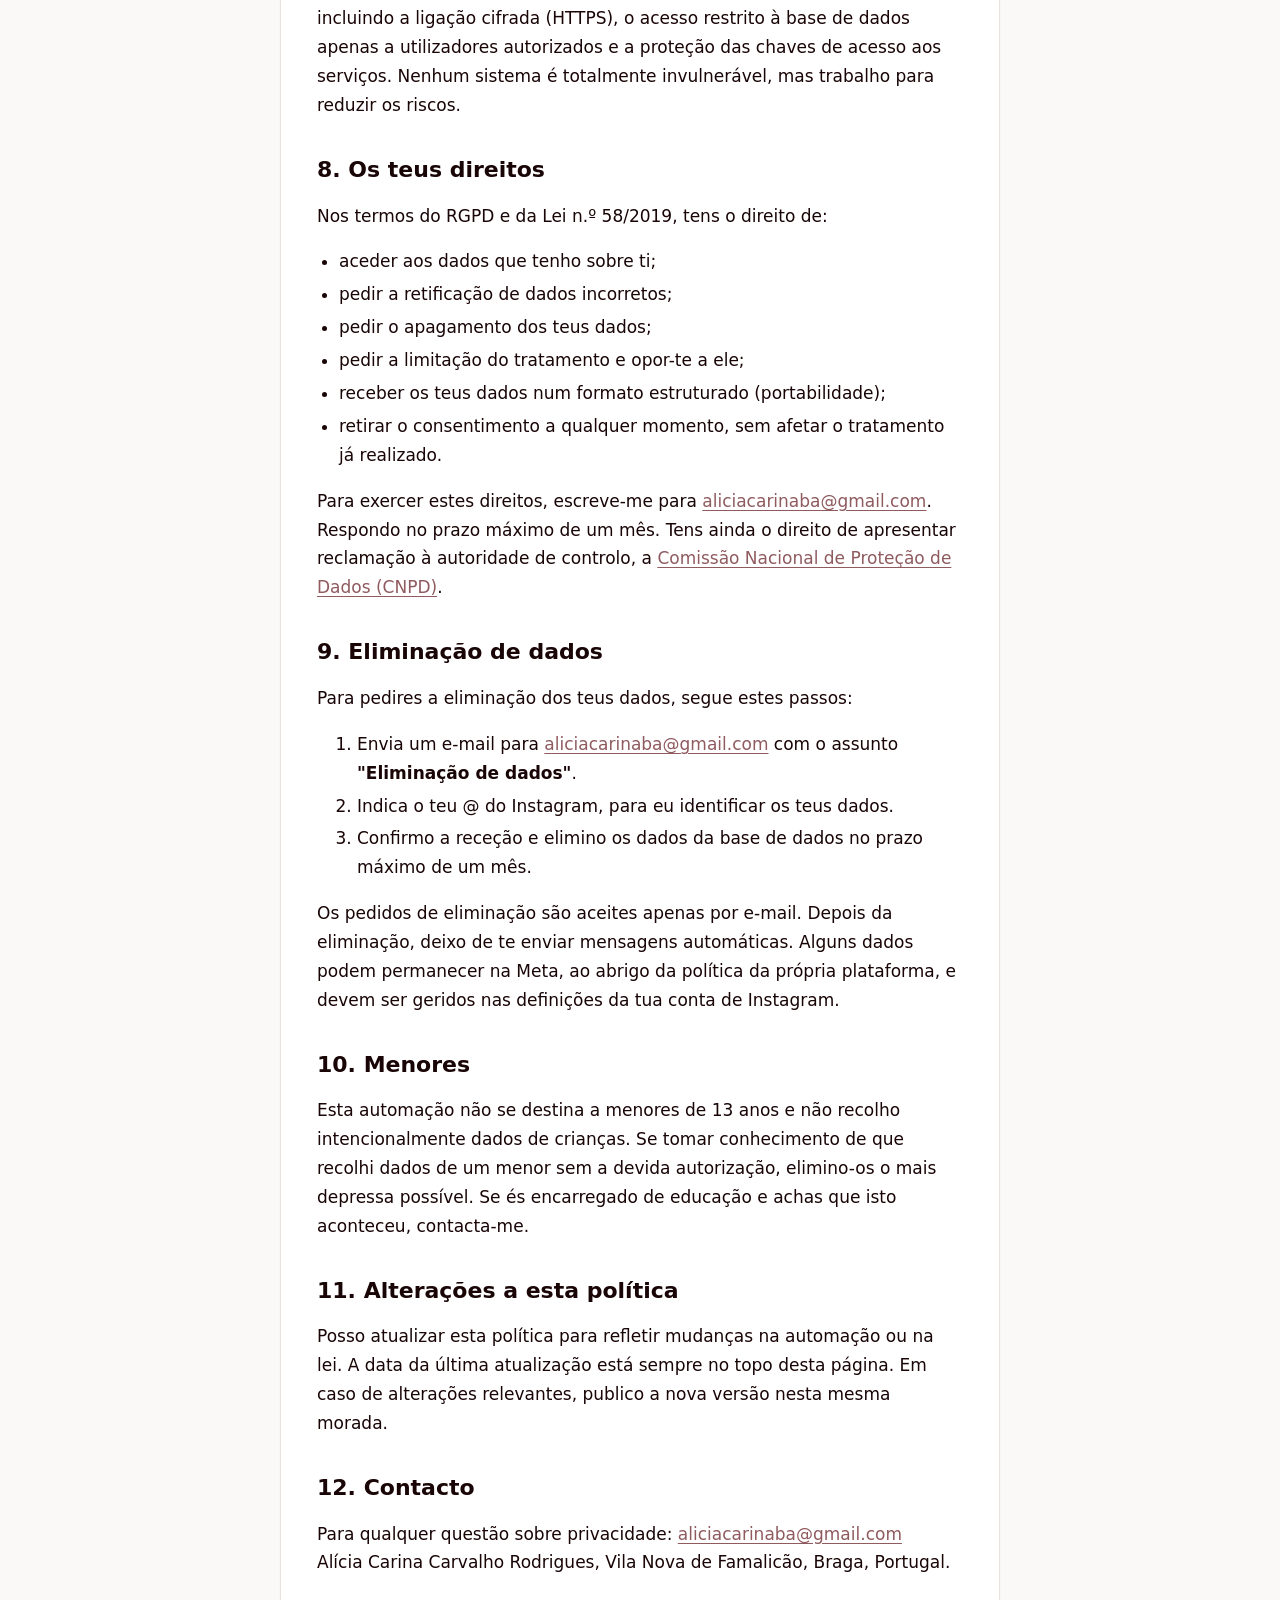
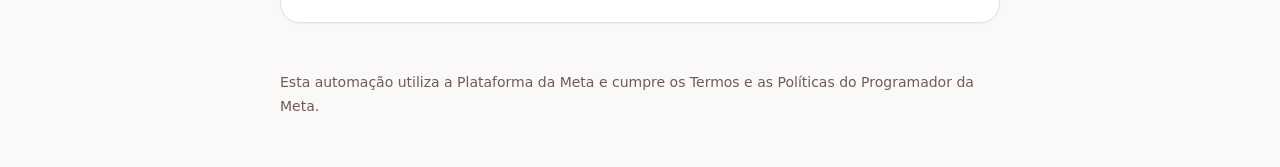
==== commit 158e7162: "Fundo #FAF9F8 Co-Authored-By: Claude Sonnet 5.5 <noreply@anthropic.com>" ====
--- a/politica-de-privacidade/index.html
+++ b/politica-de-privacidade/index.html
@@ -9,7 +9,7 @@
   <style>
     /* Mesmas variáveis do painel, para a página combinar com o resto do site */
     :root {
-      --bg: #FFFFFF; --bg-app: #F7F6F5; --text: #190506; --text-2: #6E5A5C;
+      --bg: #FFFFFF; --bg-app: #FAF9F8; --text: #190506; --text-2: #6E5A5C;
       --border: #E8E3DF; --accent: #8F5B5F; --accent-soft: #F3EAEB;
       --font: system-ui, -apple-system, "Segoe UI", Roboto, "Helvetica Neue", Arial, sans-serif;
     }
